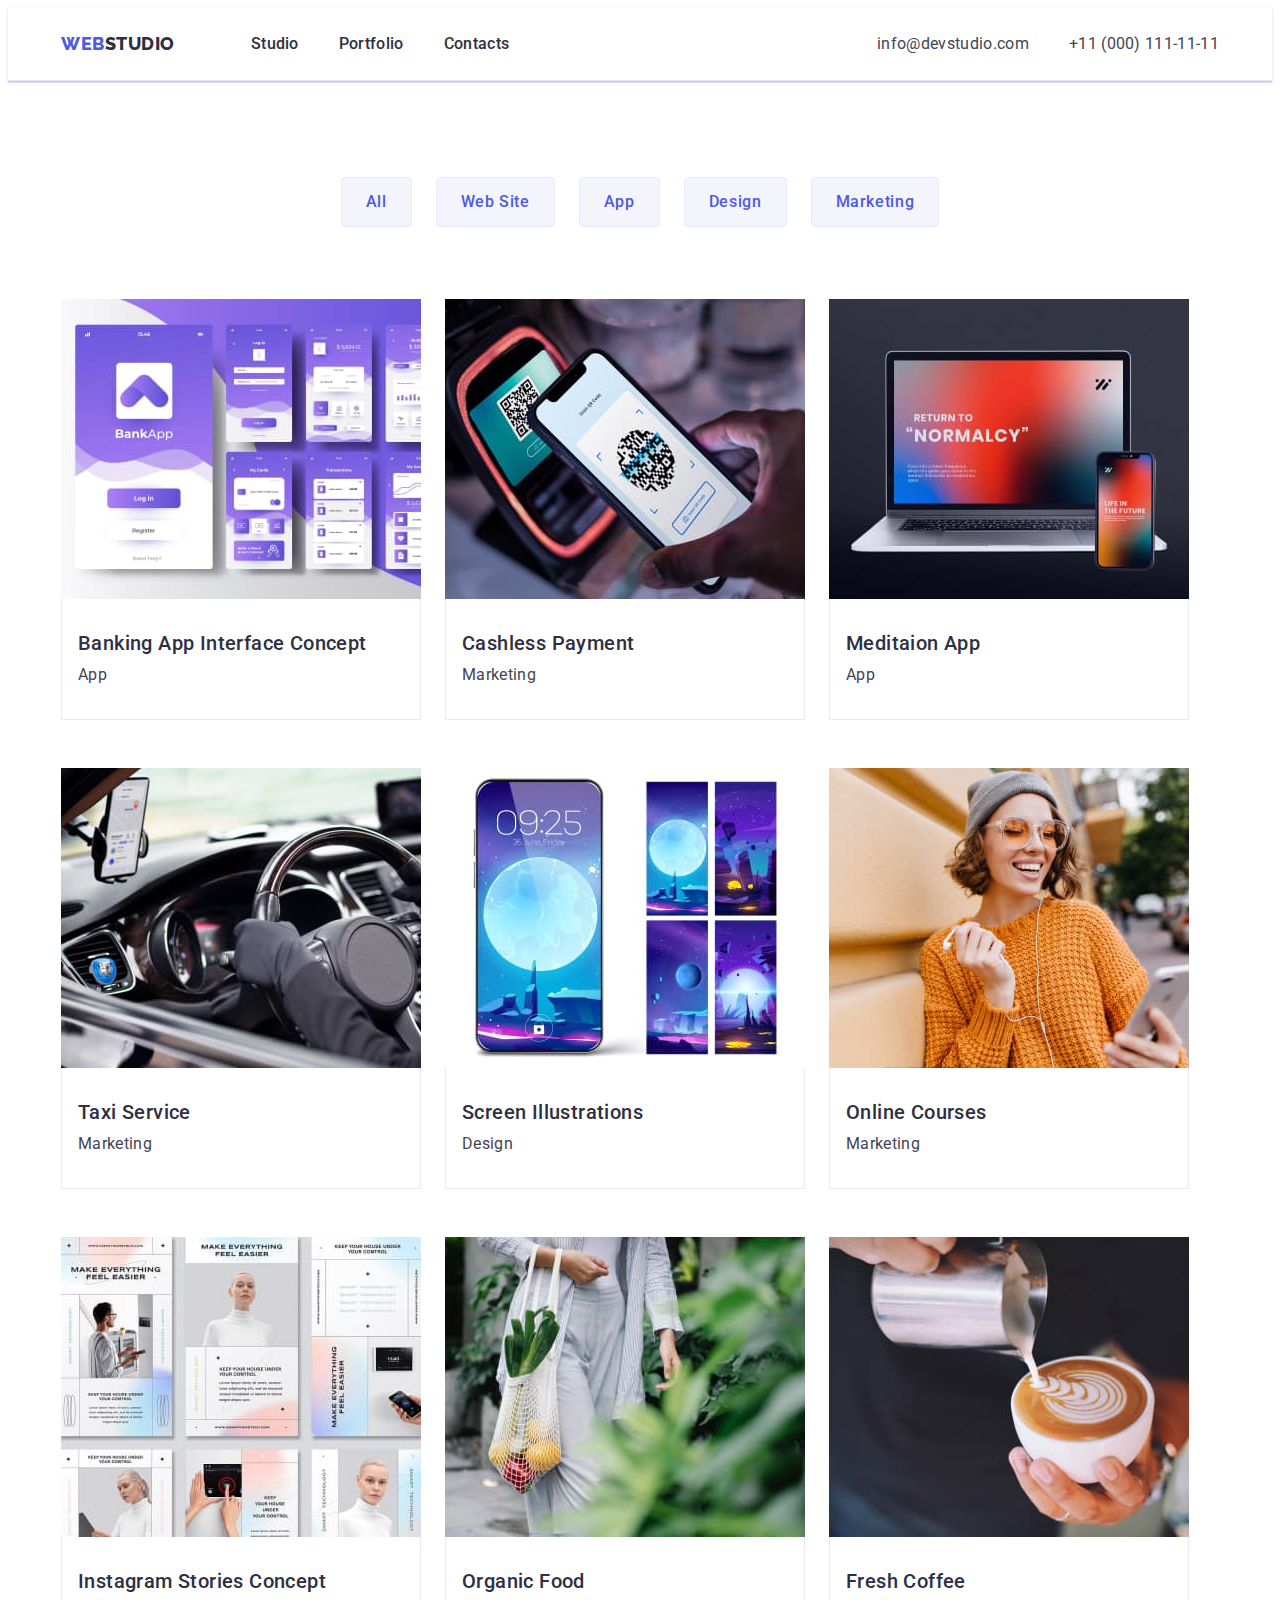
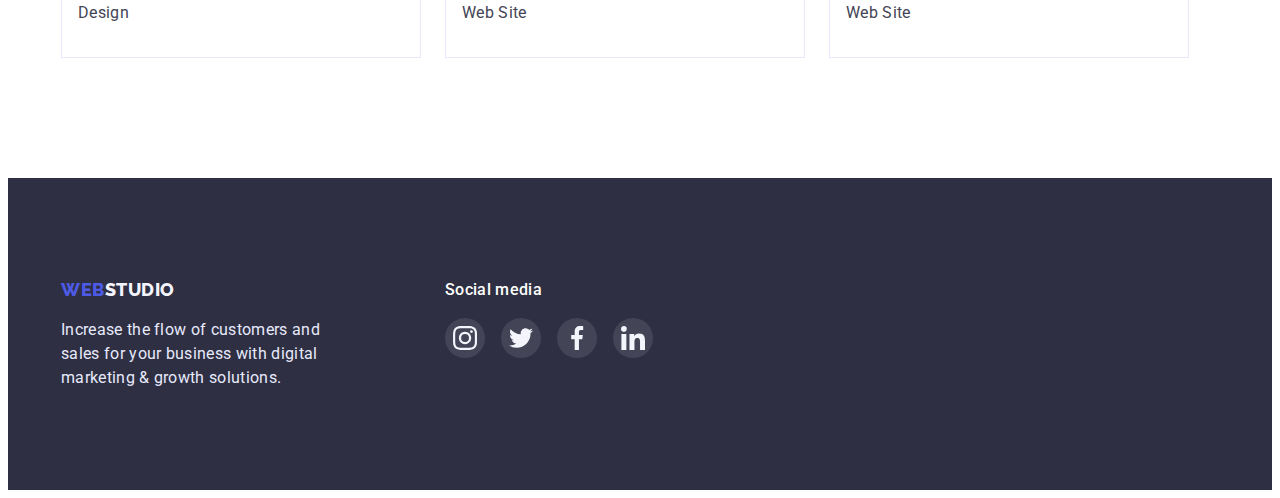
==== portfolio.html @ 5e331be6 "Initial commit" ====
<!DOCTYPE html>
<html lang="en">
	<head>
		<meta charset="UTF-8" />
		<meta http-equiv="X-UA-Compatible" content="IE=edge" />
		<meta name="viewport" content="width=device-width, initial-scale=1.0" />
		<title>Portfolio</title>
		<link rel="preconnect" href="https://fonts.googleapis.com" />
		<link rel="preconnect" href="https://fonts.gstatic.com" crossorigin />
		<link
			href="https://fonts.googleapis.com/css2?family=Raleway:wght@800&family=Roboto:wght@400;500;700;900&display=swap"
			rel="stylesheet"
		/>
		<link
			rel="stylesheet"
			href="https://cdnjs.cloudflare.com/ajax/libs/modern-normalize/1.1.0/modern-normalize.min.css"
			integrity="sha512-wpPYUAdjBVSE4KJnH1VR1HeZfpl1ub8YT/NKx4PuQ5NmX2tKuGu6U/JRp5y+Y8XG2tV+wKQpNHVUX03MfMFn9Q=="
			crossorigin="anonymous"
			referrerpolicy="no-referrer"
		/>
		<link rel="stylesheet" href="./css/styles.css" />
	</head>
	<body>
		<!-- Header -->
		<header class="header">
			<div class="container navigation-container">
				<nav class="navigation">
					<a class="link logo" href="./index.html"><span class="logo-accent">Web</span>Studio</a>
					<ul class="list menu">
						<li class="menu-item">
							<a class="link menu-link" href="./index.html">Studio</a>
						</li>
						<li class="menu-item">
							<a class="link menu-link" href="./portfolio.html">Portfolio</a>
						</li>
						<li class="menu-item">
							<a class="link menu-link" href="">Contacts</a>
						</li>
					</ul>
				</nav>
				<address class="contact">
					<ul class="list list-contact">
						<li class="contact-item">
							<a class="link mail" href="mailto:info@devstudio.com">info@devstudio.com</a>
						</li>
						<li class="contact-item">
							<a class="link phone" href="tel:+110001111111">+11 (000) 111-11-11</a>
						</li>
					</ul>
				</address>
			</div>
		</header>
		<main>
			<!-- Portfolio -->
			<section class="portfolio">
				<div class="container">
					<h1 class="hidden-title">Portfolio</h1>
					<ul class="list portfolio-list">
						<li class="portfolio-list-item">
							<button class="portfolio-btn" type="button">All</button>
						</li>
						<li class="portfolio-list-item">
							<button class="portfolio-btn" type="button">Web Site</button>
						</li>
						<li class="portfolio-list-item">
							<button class="portfolio-btn" type="button">App</button>
						</li>
						<li class="portfolio-list-item">
							<button class="portfolio-btn" type="button">Design</button>
						</li>
						<li class="portfolio-list-item">
							<button class="portfolio-btn" type="button">Marketing</button>
						</li>
					</ul>
					<ul class="list portfolio-examples">
						<li class="portfolio-examples-item">
							<a class="link portfolio-examples-link" href=""
								><img src="./images/banking-app.jpg" alt="Banking App interface" width="360" height="300" />
								<div class="portfolio-examples-wrapper">
									<h2 class="portfolio-subtitle"> Banking App Interface Concept </h2>
									<p class="portfolio-text">App</p>
								</div></a
							>
						</li>
						<li class="portfolio-examples-item">
							<a class="link portfolio-examples-link" href=""
								><img
									src="./images/cashless-payment.jpg"
									alt="illustration of cashless payment"
									width="360"
									height="300"
								/>
								<div class="portfolio-examples-wrapper">
									<h2 class="portfolio-subtitle">Cashless Payment</h2>
									<p class="portfolio-text">Marketing</p>
								</div></a
							>
						</li>
						<li class="portfolio-examples-item">
							<a class="link portfolio-examples-link" href=""
								><img src="./images/meditaion-app.jpg" alt="Meditaion app" width="360" height="300" />
								<div class="portfolio-examples-wrapper">
									<h2 class="portfolio-subtitle">Meditaion App</h2>
									<p class="portfolio-text">App</p>
								</div></a
							>
						</li>
						<li class="portfolio-examples-item">
							<a class="link portfolio-examples-link" href=""
								><img src="./images/taxi.jpg" alt="a person driving a car" width="360" height="300" />
								<div class="portfolio-examples-wrapper">
									<h2 class="portfolio-subtitle">Taxi Service</h2>
									<p class="portfolio-text">Marketing</p>
								</div></a
							>
						</li>
						<li class="portfolio-examples-item">
							<a class="link portfolio-examples-link" href=""
								><img src="./images/screen.jpg" alt="Screen illustrations on phone" width="360" height="300" />
								<div class="portfolio-examples-wrapper">
									<h2 class="portfolio-subtitle">Screen Illustrations</h2>
									<p class="portfolio-text">Design</p>
								</div></a
							>
						</li>
						<li class="portfolio-examples-item">
							<a class="link portfolio-examples-link" href=""
								><img src="./images/online-courses.jpg" alt="a girl with a phone" width="360" height="300" />
								<div class="portfolio-examples-wrapper">
									<h2 class="portfolio-subtitle">Online Courses</h2>
									<p class="portfolio-text">Marketing</p>
								</div></a
							>
						</li>
						<li class="portfolio-examples-item">
							<a class="link portfolio-examples-link" href=""
								><img
									src="./images/instagram-stories.jpg"
									alt="screenshots of Instagram stories"
									width="360"
									height="300"
								/>
								<div class="portfolio-examples-wrapper">
									<h2 class="portfolio-subtitle">Instagram Stories Concept</h2>
									<p class="portfolio-text">Design</p>
								</div></a
							>
						</li>
						<li class="portfolio-examples-item">
							<a class="link portfolio-examples-link" href=""
								><img src="./images/organic-food.jpg" alt="girl with fruit" width="360" height="300" />
								<div class="portfolio-examples-wrapper">
									<h2 class="portfolio-subtitle">Organic Food</h2>
									<p class="portfolio-text">Web Site</p>
								</div></a
							>
						</li>
						<li class="portfolio-examples-item">
							<a class="link portfolio-examples-link" href=""
								><img src="./images/coffee.jpg" alt="a man makes coffee" width="360" height="300" />
								<div class="portfolio-examples-wrapper">
									<h2 class="portfolio-subtitle">Fresh Coffee</h2>
									<p class="portfolio-text">Web Site</p>
								</div></a
							>
						</li>
					</ul>
				</div>
			</section>
		</main>
		<!-- Footer -->
		<footer class="footer">
			<div class="container footer-content">
				<div class="footer-wrapper">
					<a class="link logo-footer" href="./index.html"><span class="logo-accent">Web</span>Studio</a>
					<p class="footer-text">
						Increase the flow of customers and sales for your business with digital marketing & growth solutions.
					</p>
				</div>
				<div class="social-media-wrapper">
					<h3 class="social-media-subtitle">Social media</h3>
					<ul class="list footer-social-list">
						<li class="footer-social-list-item">
							<a href="" class="footer-social-link">
								<svg class="footer-social-icon" width="24" height="24">
									<use href="./images/icons.svg#icon-instagram"></use>
								</svg>
							</a>
						</li>
						<li class="footer-social-list-item">
							<a href="" class="footer-social-link">
								<svg class="footer-social-icon" width="24" height="24">
									<use href="./images/icons.svg#icon-twitter"></use>
								</svg>
							</a>
						</li>
						<li class="footer-social-list-item">
							<a href="" class="footer-social-link">
								<svg class="footer-social-icon" width="24" height="24">
									<use href="./images/icons.svg#icon-facebook"></use>
								</svg>
							</a>
						</li>
						<li class="footer-social-list-item">
							<a href="" class="footer-social-link">
								<svg class="footer-social-icon" width="24" height="24">
									<use href="./images/icons.svg#icon-linkedin"></use>
								</svg>
							</a>
						</li>
					</ul>
				</div>
			</div>
		</footer>
	</body>
</html>
---- css/styles.css ----
:root {
	--primary-font: "Roboto", sans-serif;
	--secondary-font: "Raleway", sans-serif;
	--primary-text-color: #2e2f42;
	--secondary-text-color: #434455;
	--footer-text-color: #e7e9fc;
	--active-color: #404bbf;
	--brand-color: #4d5ae5;
	--primari-page-color: #ffffff;
	--secondary-page-color: #f4f4fd;
	--border-color: #e7e9fc;
	--icon-color: #8e8f99;
	--active-icon-color: #31d0aa;
}
h1,
h2,
h3,
h4,
h5,
h6,
p {
	margin-top: 0;
	margin-bottom: 0;
}
ul,
ol {
	margin: 0;
	padding: 0;
}
img {
	display: block;
	max-width: 100%;
	height: auto;
}
.container {
	width: 1158px;
	margin-left: auto;
	margin-right: auto;
	padding-left: 15px;
	padding-right: 15px;
}
.section {
	padding-top: 120px;
	padding-bottom: 120px;
}
.examples-section {
	padding-bottom: 120px;
}
body {
	font-family: var(--primary-font);
	color: var(--primary-text-color);
	font-size: 16px;
	font-weight: 400;
	line-height: 1.5;
	letter-spacing: 0.02em;
}
.list {
	list-style: none;
}
.link {
	text-decoration: none;
}
/* Header */
.header {
	border-bottom: 1px solid var(--border-color);
	box-shadow: 0px 1px 6px rgba(46, 47, 66, 0.08), 0px 1px 1px rgba(46, 47, 66, 0.16), 0px 2px 1px rgba(46, 47, 66, 0.08);
}
.navigation-container {
	display: flex;
	align-items: center;
}
.navigation {
	display: flex;
	align-items: center;
}
.menu {
	display: flex;
	align-items: center;
}
.menu-item:not(:last-child) {
	margin-right: 40px;
}
.list-contact {
	display: flex;
	align-items: center;
}

.logo {
	margin-right: 76px;
	padding-top: 24px;
	padding-bottom: 24px;
	font-family: var(--secondary-font);
	font-style: normal;
	font-weight: 800;
	font-size: 18px;
	line-height: 1.33;
	display: flex;
	align-items: center;
	letter-spacing: 0.03em;
	text-transform: uppercase;
	color: var(--primary-text-color);
}
.logo-accent {
	color: var(--brand-color);
}
.menu-link {
	padding-top: 24px;
	padding-bottom: 24px;
	color: var(--primary-text-color);
	font-weight: 500;
}
.menu-link:hover,
.menu-link:focus {
	color: var(--active-color);
}
.contact {
	margin-left: auto;
}
.contact-item:not(:last-child) {
	margin-right: 40px;
}

.mail,
.phone {
	padding-top: 24px;
	padding-bottom: 24px;
	font-style: normal;
	color: var(--secondary-text-color);
}
.mail:hover,
.mail:focus,
.phone:hover,
.phone:focus {
	color: var(--active-color);
}
/* Hero section */
.hero {
	background-color: var(--primary-text-color);
	background-image: linear-gradient(rgba(46, 47, 66, 0.7), rgba(46, 47, 66, 0.7)), url(../images/people-office.jpg);
	background-size: cover;
	padding-top: 188px;
	padding-bottom: 188px;
}
.hero-title {
	font-weight: 700;
	font-size: 56px;
	line-height: 1.07;
	color: var(--primari-page-color);
	margin-bottom: 48px;
	width: 496px;
	margin-left: auto;
	margin-right: auto;
}
.hero-container {
	text-align: center;
}
.hero-btn {
	font-family: inherit;
	font-size: 16px;
	font-weight: 500;
	line-height: 1.5;
	letter-spacing: 0.04em;
	color: var(--primari-page-color);
	background-color: var(--brand-color);
	margin-left: auto;
	margin-right: auto;
	cursor: pointer;
	max-width: 105;
	padding: 16px 32px;
	border-radius: 4px;
	border-color: transparent;
	box-shadow: 0px 4px 4px rgba(0, 0, 0, 0.15);
}
.hero-btn:hover,
.hero-btn:focus {
	background-color: var(--active-color);
}
/* Our benefits */
.hidden-title {
	position: absolute;
	white-space: nowrap;
	width: 1px;
	height: 1px;
	overflow: hidden;
	border: 0;
	padding: 0;
	clip: rect(0 0 0 0);
	-webkit-clip-path: inset(50%);
	clip-path: inset(50%);
	margin: -1px;
}

.benefits-list {
	display: flex;
	align-items: center;
}

.benefits-list-item {
	width: 264px;
}

.benefits-list-item:not(:last-child) {
	margin-right: 24px;
}
.benefits-thumb {
	height: 112px;
	display: flex;
	justify-content: center;
	align-items: center;
	margin-bottom: 8px;
	background-color: var(--secondary-page-color);
}

.benefits-subtitle {
	font-weight: 500;
	font-size: 20px;
	line-height: 1.2;
	letter-spacing: 0.02em;
	margin-bottom: 8px;
}
.benefits-text {
	color: var(--secondary-text-color);
}
/* What are we doing */
.examples-title {
	width: 323px;
	margin-left: auto;
	margin-right: auto;
}

.examples-title,
.page-team-title {
	font-weight: 700;
	font-size: 36px;
	line-height: 1.11;
	text-transform: capitalize;
	margin-bottom: 72px;
}
.examples-list {
	display: flex;
	flex-wrap: wrap;
	gap: 24px;
}
.examples-list-item {
	flex-basis: 360px;
}

/* Our Team */
.page-team-title {
	width: 162px;
	margin-right: auto;
	margin-left: auto;
}
.page-team {
	background-color: var(--secondary-page-color);
}
.page-team-list {
	text-align: center;
	display: flex;
	flex-wrap: wrap;
	gap: 24px;
}

.page-team-list-item {
	background-color: var(--primari-page-color);
	flex-basis: 264px;
	border-bottom-left-radius: 4px;
	border-bottom-right-radius: 4px;
	box-shadow: 0px 2px 1px rgba(46, 47, 66, 0.08), 0px 1px 1px rgba(46, 47, 66, 0.16), 0px 1px 6px rgba(46, 47, 66, 0.08);
}
.page-team-subtitle {
	font-weight: 500;
	font-size: 20px;
	line-height: 1.2;
	letter-spacing: 0.02em;
	margin-bottom: 8px;
}
.page-team-text {
	color: var(--secondary-text-color);
	margin-bottom: 8px;
}
.team-list-wrapper {
	padding-top: 32px;
	padding-bottom: 32px;
}

.social-list-link {
	display: flex;
	justify-content: center;
	align-items: center;
	width: 40px;
	height: 40px;
	border-radius: 50%;
	background-color: var(--brand-color);
}
.social-list-link:hover,
.social-list-link:focus {
	background-color: var(--active-color);
}
.social-list {
	display: flex;
	justify-content: center;
	gap: 24px;
}
.social-list-icon {
	fill: var(--secondary-page-color);
}

/* Customers */
.customers-section {
	padding-top: 130px;
	padding-bottom: 120px;
}
.customers-title {
	font-size: 36px;
	width: 183px;
	line-height: 1.11;
	letter-spacing: 0.02em;
	margin-left: auto;
	margin-right: auto;
	margin-bottom: 72px;
}

.customers-list {
	display: flex;
	justify-content: center;
	align-items: center;
	gap: 24px;
}
.customers-list-link {
	display: flex;
	justify-content: center;
	align-items: center;
	width: 168px;
	height: 88px;
	fill: var(--icon-color);
	border: 1px solid var(--icon-color);
	border-radius: 4px;
}

.customers-list-link:hover,
.customers-list-link:focus {
	border-color: var(--active-color);
	fill: var(--active-color);
}

.customers-icon:hover,
.customers-icon:focus {
	fill: var(--active-color);
}

/* Footer */
.logo-footer {
	font-family: var(--secondary-font);
	font-style: normal;
	font-weight: 800;
	font-size: 18px;
	line-height: 1.33;
	display: flex;
	align-items: center;
	letter-spacing: 0.03em;
	text-transform: uppercase;
	color: var(--secondary-page-color);
	margin-bottom: 16px;
}
.footer {
	padding-top: 100px;
	padding-bottom: 100px;
	background-color: var(--primary-text-color);
}
.footer-text {
	color: var(--footer-text-color);
	width: 264px;
}
.social-media-subtitle {
	font-weight: 500;
	color: var(--primari-page-color);
	margin-bottom: 16px;
	font-size: 16px;
	line-height: 1.5;
	letter-spacing: 0.02em;
}
.footer-social-list {
	display: flex;
	justify-content: center;
	align-items: center;
	gap: 16px;
}

.footer-social-link {
	display: flex;
	justify-content: center;
	align-items: center;
	width: 40px;
	height: 40px;
	border-radius: 50%;
	background-color: rgba(255, 255, 255, 0.1);
}
.footer-social-link:hover,
.footer-social-link:focus {
	background-color: var(--active-icon-color);
}
.social-media-wrapper {
	display: inline-block;
	flex-wrap: wrap;
}
.footer-content {
	display: flex;
}
.footer-wrapper {
	margin-right: 120px;
}
.footer-social-icon {
	fill: var(--secondary-page-color);
}

/* Portfolio */
.portfolio {
	padding-top: 96px;
	padding-bottom: 120px;
}
.portfolio-btn {
	font-family: inherit;
	font-size: 16px;
	font-weight: 500;
	line-height: 1.5;
	display: flex;
	align-items: center;
	text-align: center;
	letter-spacing: 0.04em;
	color: var(--brand-color);
	background-color: var(--secondary-page-color);
	border: 1px solid var(--border-color);
	border-radius: 4px;
	cursor: pointer;
	padding: 12px 24px;
}
.portfolio-btn:active,
.portfolio-btn:hover,
.portfolio-btn:focus {
	background: var(--active-color);
	color: var(--primari-page-color);
	border-color: var(--active-color);
	box-shadow: 0px 2px 2px rgba(0, 0, 0, 0.08), 0px 2px 1px rgba(0, 0, 0, 0.08), 0px 3px 1px rgba(0, 0, 0, 0.1);
}

.portfolio-list {
	display: flex;
	align-items: center;
	justify-content: center;
	margin-bottom: 72px;
}
.portfolio-list-item:not(:last-child) {
	margin-right: 24px;
}

.portfolio-examples {
	display: flex;
	flex-wrap: wrap;
	gap: 48px;
	column-gap: 24px;
}

.portfolio-examples-item {
	flex-basis: 360px;
}
.portfolio-examples-link {
	display: block;
}
.portfolio-examples-link:hover,
.portfolio-examples-link:focus {
	box-shadow: 0px 2px 1px rgba(46, 47, 66, 0.08), 0px 1px 1px rgba(46, 47, 66, 0.16), 0px 1px 6px rgba(46, 47, 66, 0.08);
}

.portfolio-examples-wrapper {
	padding: 32px 16px;
	border: 1px solid var(--border-color);
	border-top: none;
}

.portfolio-subtitle {
	color: var(--primary-text-color);
	font-weight: 500;
	font-size: 20px;
	line-height: 1.2;
	letter-spacing: 0.02em;
	margin-bottom: 8px;
}
.portfolio-text {
	color: var(--secondary-text-color);
}
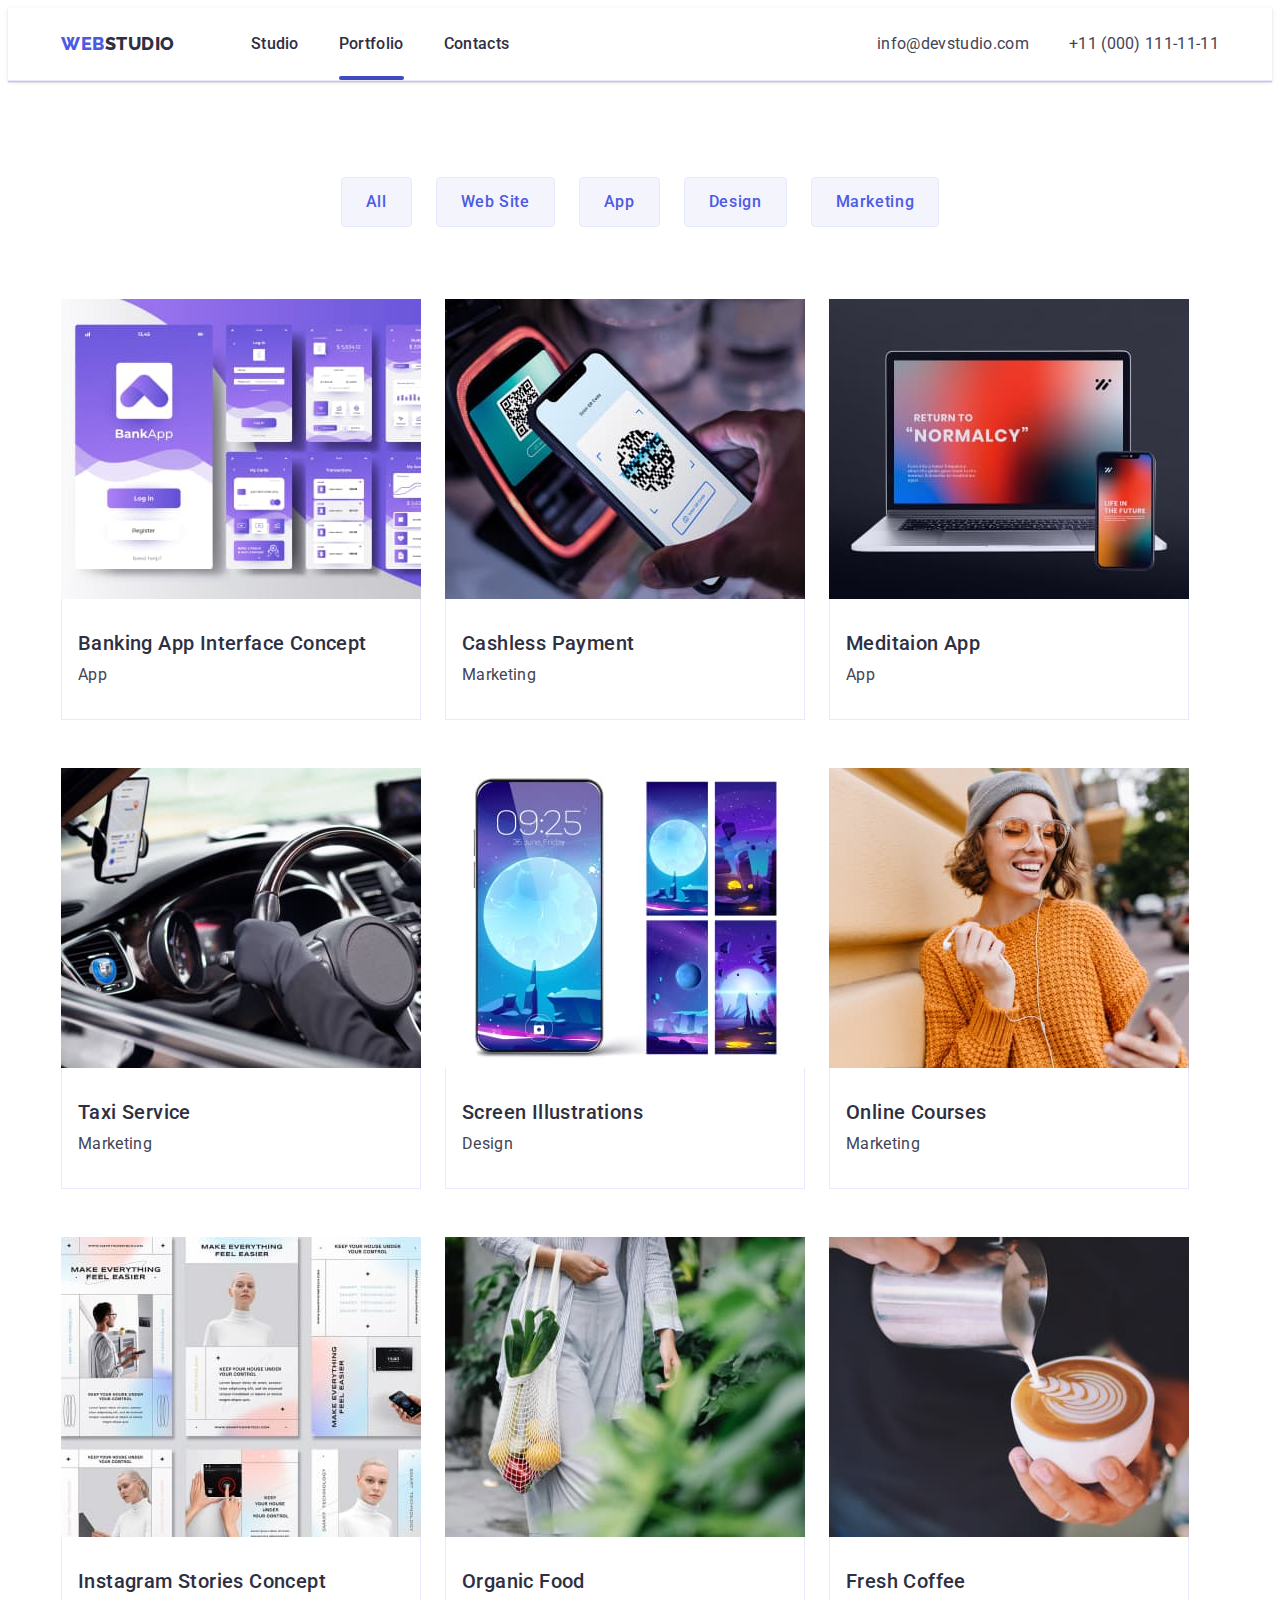
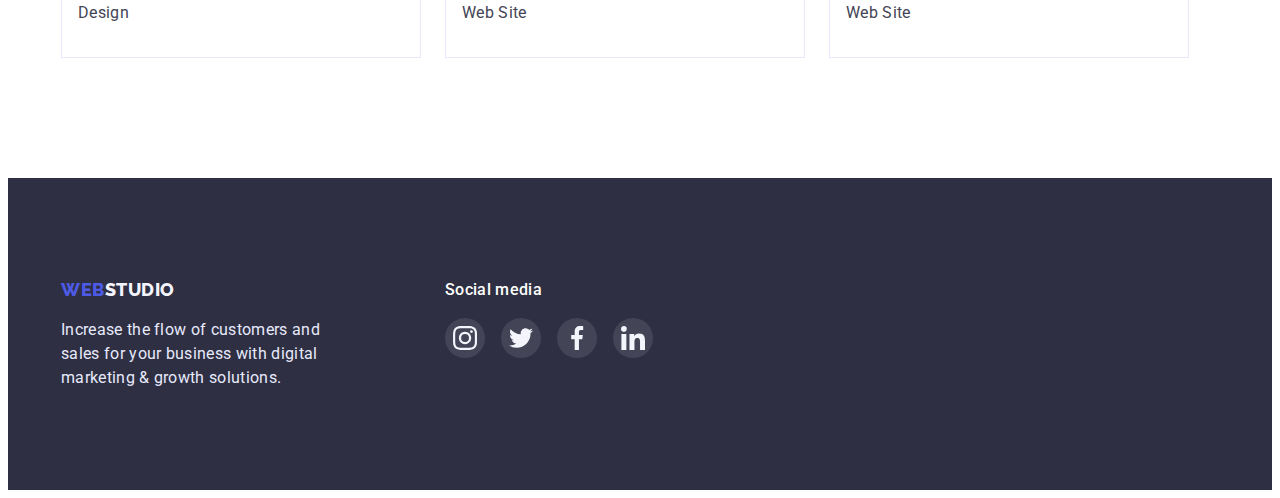
==== commit ad117caa: "Додала анімації" ====
--- a/portfolio.html
+++ b/portfolio.html
@@ -31,7 +31,7 @@
 							<a class="link menu-link" href="./index.html">Studio</a>
 						</li>
 						<li class="menu-item">
-							<a class="link menu-link" href="./portfolio.html">Portfolio</a>
+							<a class="link menu-link menu-link-current" href="./portfolio.html">Portfolio</a>
 						</li>
 						<li class="menu-item">
 							<a class="link menu-link" href="">Contacts</a>
--- a/css/styles.css
+++ b/css/styles.css
@@ -104,11 +104,26 @@
 	color: var(--brand-color);
 }
 .menu-link {
+	display: block;
+	position: relative;
 	padding-top: 24px;
 	padding-bottom: 24px;
 	color: var(--primary-text-color);
 	font-weight: 500;
-}
+	transition: color 250ms cubic-bezier(0.4, 0, 0.2, 1);
+}
+.menu-link-current::after {
+	content: "";
+	position: absolute;
+	display: block;
+	left: 0;
+	bottom: 0;
+	width: 100%;
+	height: 4px;
+	border-radius: 2px;
+	background-color: var(--active-color);
+}
+
 .menu-link:hover,
 .menu-link:focus {
 	color: var(--active-color);
@@ -126,6 +141,7 @@
 	padding-bottom: 24px;
 	font-style: normal;
 	color: var(--secondary-text-color);
+	transition: color 250ms cubic-bezier(0.4, 0, 0.2, 1);
 }
 .mail:hover,
 .mail:focus,
@@ -170,6 +186,7 @@
 	border-radius: 4px;
 	border-color: transparent;
 	box-shadow: 0px 4px 4px rgba(0, 0, 0, 0.15);
+	transition: background-color 250ms cubic-bezier(0.4, 0, 0.2, 1);
 }
 .hero-btn:hover,
 .hero-btn:focus {
@@ -292,6 +309,7 @@
 	height: 40px;
 	border-radius: 50%;
 	background-color: var(--brand-color);
+	transition: background-color 250ms cubic-bezier(0.4, 0, 0.2, 1);
 }
 .social-list-link:hover,
 .social-list-link:focus {
@@ -336,16 +354,12 @@
 	fill: var(--icon-color);
 	border: 1px solid var(--icon-color);
 	border-radius: 4px;
+	transition: border-color 250ms cubic-bezier(0.4, 0, 0.2, 1), fill 250ms cubic-bezier(0.4, 0, 0.2, 1);
 }
 
 .customers-list-link:hover,
 .customers-list-link:focus {
 	border-color: var(--active-color);
-	fill: var(--active-color);
-}
-
-.customers-icon:hover,
-.customers-icon:focus {
 	fill: var(--active-color);
 }
 
@@ -395,6 +409,7 @@
 	height: 40px;
 	border-radius: 50%;
 	background-color: rgba(255, 255, 255, 0.1);
+	transition: background-color 250ms cubic-bezier(0.4, 0, 0.2, 1);
 }
 .footer-social-link:hover,
 .footer-social-link:focus {
@@ -434,11 +449,13 @@
 	border-radius: 4px;
 	cursor: pointer;
 	padding: 12px 24px;
+	transition: background-color 250ms cubic-bezier(0.4, 0, 0.2, 1), color 250ms cubic-bezier(0.4, 0, 0.2, 1),
+		border-color 250ms cubic-bezier(0.4, 0, 0.2, 1), box-shadow 250ms cubic-bezier(0.4, 0, 0.2, 1);
 }
 .portfolio-btn:active,
 .portfolio-btn:hover,
 .portfolio-btn:focus {
-	background: var(--active-color);
+	background-color: var(--active-color);
 	color: var(--primari-page-color);
 	border-color: var(--active-color);
 	box-shadow: 0px 2px 2px rgba(0, 0, 0, 0.08), 0px 2px 1px rgba(0, 0, 0, 0.08), 0px 3px 1px rgba(0, 0, 0, 0.1);
@@ -466,6 +483,7 @@
 }
 .portfolio-examples-link {
 	display: block;
+	transition: box-shadow 250ms cubic-bezier(0.4, 0, 0.2, 1);
 }
 .portfolio-examples-link:hover,
 .portfolio-examples-link:focus {
